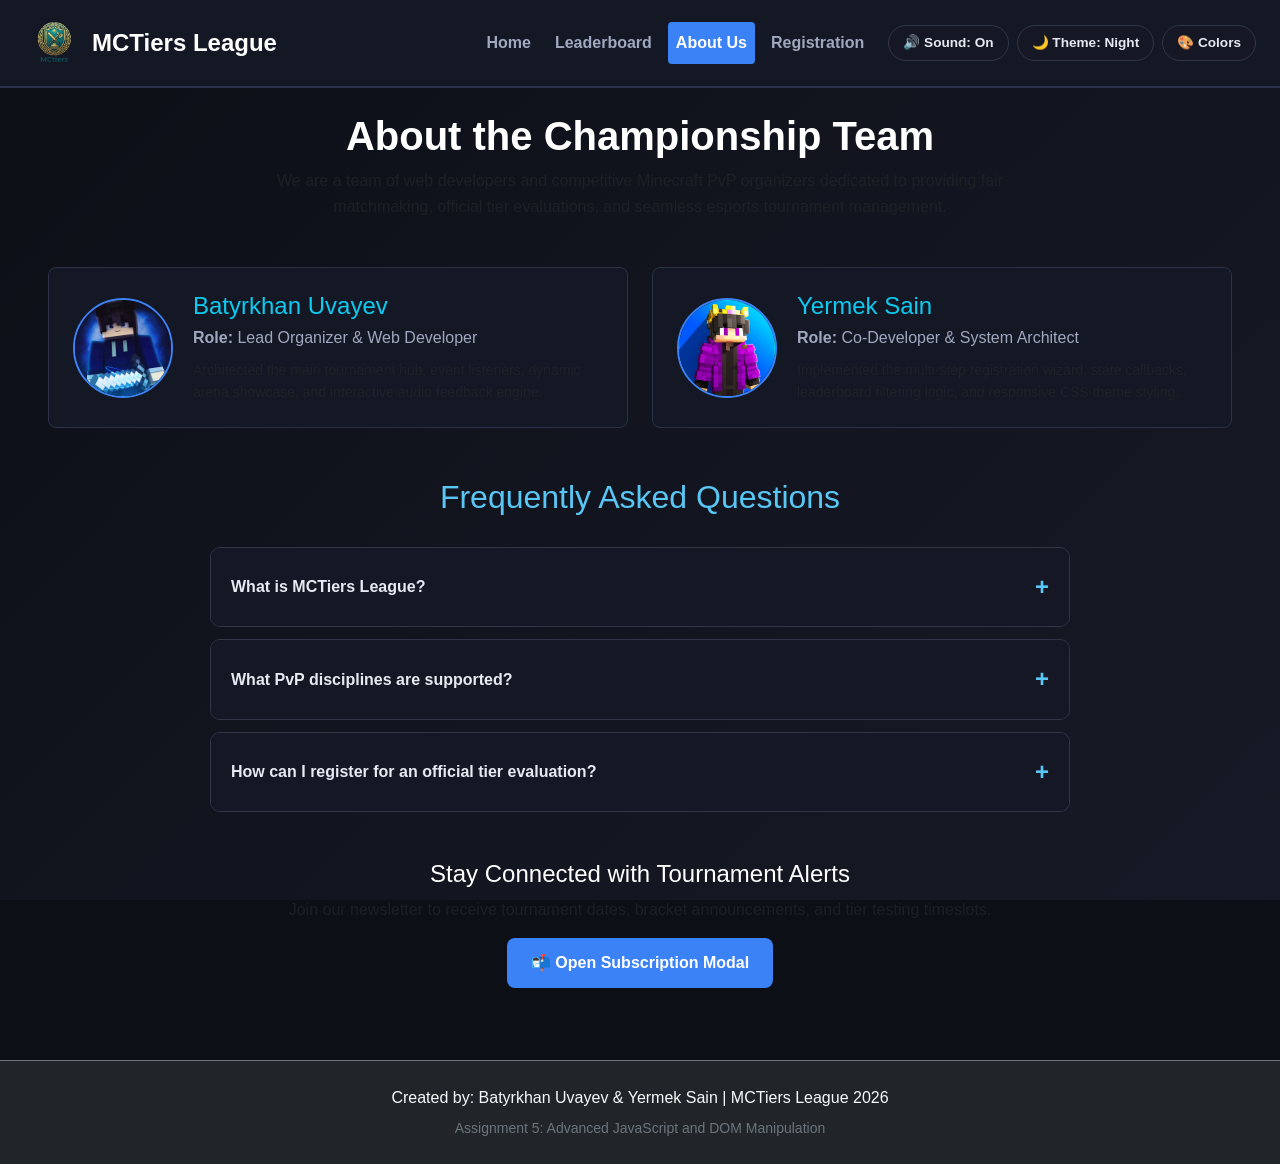
==== about.html @ 9275f5e4 "1" ====
<!DOCTYPE html>
<html lang="en">

<head>
    <meta charset="UTF-8">
    <meta name="viewport" content="width=device-width, initial-scale=1.0">
    <title>About Us - Minecraft PvP Championship</title>
    <link href="https://fonts.googleapis.com/css2?family=Poppins:wght@300;400;600;700&display=swap" rel="stylesheet">
    <link rel="stylesheet" href="css/bootstrap.min.css">
    <link rel="stylesheet" href="css/style.css">
</head>

<body>

    <div class="page d-flex flex-column min-vh-100">

        <!-- Navigation Header with Keyboard Navigation & Utility Controls -->
        <header>
            <nav class="navbar navbar-expand-lg navbar-dark" aria-label="Main navigation">
                <div class="container-fluid px-sm-2 px-lg-4">
                    <a class="navbar-brand d-flex align-items-center gap-2" href="index.html">
                        <img src="images/logo.png" alt="MCTiers League logo" class="logo-img">
                        <span>MCTiers League</span>
                    </a>

                    <button class="navbar-toggler" type="button" data-bs-toggle="collapse" data-bs-target="#mainNav"
                        aria-controls="mainNav" aria-expanded="false" aria-label="Toggle navigation">
                        <span class="navbar-toggler-icon"></span>
                    </button>

                    <div class="collapse navbar-collapse" id="mainNav">
                        <ul class="navbar-nav ms-auto align-items-lg-center gap-lg-2">
                            <li class="nav-item">
                                <a class="nav-link" href="index.html">Home</a>
                            </li>
                            <li class="nav-item">
                                <a class="nav-link" href="leaderboard.html">Leaderboard</a>
                            </li>
                            <li class="nav-item">
                                <a class="nav-link active" href="about.html" aria-current="page">About Us</a>
                            </li>
                            <li class="nav-item">
                                <a class="nav-link" href="contact.html">Registration</a>
                            </li>
                            <li class="nav-item ms-lg-2 mt-2 mt-lg-0">
                                <div class="nav-actions-container">
                                    <button type="button" id="soundToggleBtn" class="nav-action-btn" aria-pressed="true">
                                        🔊 Sound: On
                                    </button>
                                    <button type="button" id="themeToggleBtn" class="nav-action-btn">
                                        🌙 Theme: Night
                                    </button>
                                    <button type="button" id="changeThemeBtn" class="nav-action-btn">
                                        🎨 Colors
                                    </button>
                                </div>
                            </li>
                        </ul>
                    </div>
                </div>
            </nav>
        </header>

        <!-- Main Content Area -->
        <div class="container-fluid flex-grow-1 py-4 px-sm-3 px-lg-5">
            <main class="col-12">

                <div class="text-center mb-5">
                    <h1 class="display-6 fw-bold text-white mb-2">About the Championship Team</h1>
                    <p class="text-muted mx-auto" style="max-width: 750px;">
                        We are a team of web developers and competitive Minecraft PvP organizers dedicated to 
                        providing fair matchmaking, official tier evaluations, and seamless esports tournament management.
                    </p>
                </div>

                <!-- Team Members Grid -->
                <div class="row g-4 mb-5">
                    <div class="col-md-6">
                        <div class="team-member p-4 h-100">
                            <img src="images/profile1.jpg" alt="Batyrkhan Uvayev" class="member-avatar">
                            <div>
                                <h3 class="h4 text-info mb-1">Batyrkhan Uvayev</h3>
                                <p class="mb-2"><strong>Role:</strong> Lead Organizer &amp; Web Developer</p>
                                <p class="mb-0 text-muted small">
                                    Architected the main tournament hub, event listeners, dynamic arena showcase, and interactive audio feedback engine.
                                </p>
                            </div>
                        </div>
                    </div>

                    <div class="col-md-6">
                        <div class="team-member p-4 h-100">
                            <img src="images/profile2.png" alt="Yermek Sain" class="member-avatar">
                            <div>
                                <h3 class="h4 text-info mb-1">Yermek Sain</h3>
                                <p class="mb-2"><strong>Role:</strong> Co-Developer &amp; System Architect</p>
                                <p class="mb-0 text-muted small">
                                    Implemented the multi-step registration wizard, state callbacks, leaderboard filtering logic, and responsive CSS theme styling.
                                </p>
                            </div>
                        </div>
                    </div>
                </div>

                <!-- Preserved Assignment 4: FAQ Accordion Section -->
                <section class="faq-section mb-5" aria-label="Frequently asked questions">
                    <h2 class="faq-title">Frequently Asked Questions</h2>

                    <div class="faq-container">

                        <div class="faq-item">
                            <button class="faq-question" type="button" aria-expanded="false" aria-controls="faq-answer-1">
                                <span>What is MCTiers League?</span>
                                <span class="faq-icon" aria-hidden="true">+</span>
                            </button>

                            <div class="faq-answer" id="faq-answer-1" aria-hidden="true">
                                <div class="faq-answer-inner">
                                    <p>
                                        MCTiers League is an official platform ranking Minecraft PvP players across various combat tiers and organizing high-stakes tournaments.
                                    </p>
                                </div>
                            </div>
                        </div>

                        <div class="faq-item">
                            <button class="faq-question" type="button" aria-expanded="false" aria-controls="faq-answer-2">
                                <span>What PvP disciplines are supported?</span>
                                <span class="faq-icon" aria-hidden="true">+</span>
                            </button>

                            <div class="faq-answer" id="faq-answer-2" aria-hidden="true">
                                <div class="faq-answer-inner">
                                    <p>The championship officially tests and ranks Sword 1.9+, Axe &amp; Shield PvP, End Crystal combat, and traditional Pot PvP (Nodebuff).</p>
                                </div>
                            </div>
                        </div>

                        <div class="faq-item">
                            <button class="faq-question" type="button" aria-expanded="false" aria-controls="faq-answer-3">
                                <span>How can I register for an official tier evaluation?</span>
                                <span class="faq-icon" aria-hidden="true">+</span>
                            </button>

                            <div class="faq-answer" id="faq-answer-3" aria-hidden="true">
                                <div class="faq-answer-inner">
                                    <p>Head to our Registration page and complete the 3-step wizard to have your IGN and Discord reviewed by an official tier tester.</p>
                                </div>
                            </div>
                        </div>

                    </div>
                </section>

                <!-- Preserved Assignment 4: Newsletter Subscription CTA -->
                <div class="subscribe-section my-5">
                    <h3 class="h4 text-white mb-2">Stay Connected with Tournament Alerts</h3>
                    <p class="text-muted mb-3">Join our newsletter to receive tournament dates, bracket announcements, and tier testing timeslots.</p>
                    <button type="button" id="openSubscribe" class="subscribe-btn">
                        📬 Open Subscription Modal
                    </button>
                </div>

            </main>
        </div>

        <!-- Preserved Assignment 4: Subscription Modal Popup -->
        <div class="subscribe-overlay" id="subscribeOverlay" aria-hidden="true">
            <div class="subscribe-popup" role="dialog" aria-modal="true" aria-labelledby="subscribeTitle">
                <button type="button" id="closeSubscribe" class="subscribe-close" aria-label="Close">&times;</button>

                <h2 id="subscribeTitle">Subscribe to MCTiers League</h2>
                <p>Get instant email alerts about upcoming Minecraft PvP tournament brackets and tier test schedules.</p>

                <form id="subscribeForm" novalidate>
                    <label for="subscribeEmail">Email address</label>
                    <input type="email" inputmode="email" id="subscribeEmail" autocomplete="email" placeholder="player@domain.com">
                    <p id="subscribeError" class="subscribe-error"></p>
                    <p id="subscribeMessage" class="subscribe-success" role="status" aria-live="polite"></p>
                    <button type="submit" class="subscribe-btn w-100 mt-3">Subscribe Now</button>
                </form>
            </div>
        </div>

        <!-- Footer -->
        <footer class="py-4 text-center mt-auto bg-dark border-top border-secondary">
            <div class="container">
                <p class="mb-1 text-light">Created by: Batyrkhan Uvayev &amp; Yermek Sain | MCTiers League 2026</p>
                <small class="text-secondary">Assignment 5: Advanced JavaScript and DOM Manipulation</small>
            </div>
        </footer>

    </div>

    <!-- Scripts -->
    <script src="js/bootstrap.bundle.min.js"></script>
    <script src="js/script.js"></script>
</body>

</html>
---- css/style.css ----
* {
    margin: 0;
    padding: 0;
    box-sizing: border-box;
}

body {
    background-color: #0d0f17;
    color: #e1e6f0;
    font-family: 'Segoe UI', Tahoma, Geneva, Verdana, sans-serif;
    line-height: 1.6;
    background-color: #0d0f17;
    background-image: linear-gradient(135deg, #0d0f17, #171a26);
    background-attachment: fixed;
    background-size: cover;
    transition: background-color 0.5s ease;
}

.page {
    min-height: 100vh;
    display: flex;
    flex-direction: column;
}

header {
    background-color: #141824;
    border-bottom: 2px solid #2a3148;
}

.navbar-brand {
    color: #ffffff !important;
    font-size: 1.5rem;
    font-weight: 700;
}

.logo-img {
    width: 60px;
    height: 60px;
    border-radius: 6px;
    object-fit: cover;
}

.navbar-nav .nav-link {
    color: #a0a8c0;
    font-weight: 600;
}

.navbar-nav .nav-link:hover {
    color: #ffffff;
}

.navbar-nav .nav-link.active {
    background-color: #3b82f6;
    color: #ffffff;
    border-radius: 4px;
}

aside {
    background-color: #141824;
    border-right: 1px solid #2a3148;
}

aside h2 {
    color: #3b82f6;
    font-size: 1.4rem;
}

aside p {
    color: #a0a8c0;
    font-size: 0.95rem;
}

main {
    min-width: 0;
}

h1,
h2,
h3 {
    color: #ffffff;
}

h1 {
    font-size: 2.5rem;
}

p {
    color: #a0a8c0;
}


.site-aside {
    color: #c5c9d6;
    background-color: #10131d;
    border: 1px solid #252938;
    border-radius: 10px;
    align-self: flex-start;
}

.aside-section h2 {
    color: #59c7f5;
    font-size: 1.05rem;
    font-weight: 600;
    margin-bottom: 12px;
}

.aside-section p {
    font-size: 0.9rem;
    margin-bottom: 8px;
    overflow-wrap: anywhere;
}

.site-aside hr {
    border-color: #303548;
    opacity: 1;
    margin: 20px 0;
}

.season-badge {
    display: inline-block;
    background-color: #172b35;
    color: #59c7f5;
    border: 1px solid #28536a;
    border-radius: 5px;
    padding: 5px 9px;
    font-size: 0.8rem;
}

.site-aside a {
    display: block;
    color: #b7dff5;
    text-decoration: none;
    font-size: 0.9rem;
    margin-bottom: 10px;
    transition: color 0.2s ease;
}

.site-aside a:hover {
    color: #59c7f5;
}



.hero-banner,
.rules-section {
    background-color: #141824;
    border: 1px solid #2a3148;
    border-radius: 8px;
}

.subtitle {
    color: #3b82f6;
    font-size: 1.2rem;
}

.match-card {
    background-color: #141824;
    border: 1px solid #2a3148;
    border-radius: 8px;
    overflow: hidden;
    transition: transform 0.3s ease, box-shadow 0.3s ease;
}

.match-card:hover {
    transform: translateY(-8px);
    box-shadow: 0 10px 20px rgba(59, 130, 246, 0.2);
}

.match-card img {
    height: 180px;
    background-color: #141824;
    object-fit: cover;
}

.match-card img.pixel-icon {
    object-fit: contain;
    padding: 15px;
}

.card-title {
    color: #ffffff;
}

.card-text {
    color: #a0a8c0;
}

.btn-primary {
    background-color: #3b82f6;
    border-color: #3b82f6;
}

.btn-primary:hover {
    background-color: #2563ed;
    border-color: #2563ed;
}

.gallery-section {
    margin-bottom: 40px;
}

.carousel {
    border: 1px solid #2a3148;
    border-radius: 8px;
    overflow: hidden;
}

.carousel-img {
    height: 450px;
    object-fit: contain;
    background-color: #141824;
    image-rendering: pixelated;
}

.carousel-caption {
    background-color: rgba(20, 24, 36, 0.85);
    border-radius: 6px;
}

.team-member {
    display: flex;
    align-items: center;
    gap: 20px;
    background-color: #141824;
    border: 1px solid #2a3148;
    border-radius: 8px;
}

.member-avatar {
    width: 100px;
    height: 100px;
    border-radius: 50%;
    object-fit: cover;
    border: 2px solid #3b82f6;
    flex-shrink: 0;
}

.form-label {
    color: #e1e6f0;
    font-weight: 600;
}

.form-control,
.form-select {
    background-color: #0d0f17;
    border: 1px solid #2a3148;
    color: #e1e6f0;
}

.form-control:focus,
.form-select:focus {
    background-color: #0d0f17;
    color: #e1e6f0;
    border-color: #3b82f6;
    box-shadow: 0 0 0 0.2rem rgba(59, 130, 246, 0.25);
}

.form-control::placeholder {
    color: #6f7890;
}

.table {
    margin-bottom: 0;
}

.table-dark {
    --bs-table-bg: #141824;
    --bs-table-border-color: #2a3148;
}

.table thead th {
    color: #3b82f6;
}

footer {
    background-color: #080a10;
    border-top: 1px solid #1e2436;
    text-align: center;
}

footer p {
    color: #a0a8c0;
}

@media (max-width: 991px) {
    h1 {
        font-size: 2rem;
    }

    h2 {
        font-size: 1.5rem;
    }

    .navbar-nav {
        margin-top: 15px;
    }

    .navbar-nav .nav-link {
        padding: 8px 12px;
    }

    aside {
        border-right: none;
        border-bottom: 1px solid #2a3148;
    }

    .carousel-img {
        height: 350px;
    }
}

@media (max-width: 767px) {
    h1 {
        font-size: 1.7rem;
    }

    h2 {
        font-size: 1.3rem;
    }

    h3 {
        font-size: 1.1rem;
    }

    p,
    li {
        font-size: 0.9rem;
    }

    .logo-img {
        width: 50px;
        height: 50px;
    }

    .carousel-img {
        height: 250px;
    }

    .team-member {
        flex-direction: column;
        text-align: center;
    }

    .member-avatar {
        width: 85px;
        height: 85px;
    }
}

@media (max-width: 575px) {
    h1 {
        font-size: 1.5rem;
    }

    .carousel-img {
        height: 200px;
    }

    .carousel-caption {
        padding: 5px;
    }

    .carousel-caption h3 {
        font-size: 0.9rem;
    }
}


/* Task 2: Custom FAQ Accordion */

.faq-section {
    max-width: 900px;
    margin: 50px auto;
    padding: 0 20px;
}

.faq-title {
    text-align: center;
    color: #59c7f5;
    font-size: 2rem;
    margin-bottom: 30px;
}

.faq-container {
    display: flex;
    flex-direction: column;
    gap: 12px;
}

.faq-item {
    background: #151824;
    border: 1px solid #303548;
    border-radius: 10px;
    overflow: hidden;
}

.faq-question {
    width: 100%;
    padding: 20px;
    background: #151824;
    color: #e6eaf2;
    border: none;
    text-align: left;
    font-size: 1rem;
    font-weight: 600;
    display: flex;
    justify-content: space-between;
    align-items: center;
    gap: 15px;
    cursor: pointer;
    transition: background 0.25s ease, color 0.25s ease;
}

.faq-question:hover,
.faq-question.active {
    background: #172b35;
    color: #59c7f5;
}

.faq-icon {
    font-size: 1.5rem;
    color: #59c7f5;
    transition: transform 0.3s ease;
}

.faq-question.active .faq-icon {
    transform: rotate(45deg);
}

.faq-answer {
    display: grid;
    grid-template-rows: 0fr;
    transition: grid-template-rows 0.3s ease;
}

.faq-answer.open {
    grid-template-rows: 1fr;
}

.faq-answer-inner {
    overflow: hidden;
}

.faq-answer-inner p {
    color: #c5c9d6;
    line-height: 1.7;
    padding: 0 20px;
    margin: 0;
    opacity: 0;
    transition: opacity 0.25s ease, padding 0.3s ease;
}

.faq-answer.open .faq-answer-inner p {
    padding: 18px 20px;
    opacity: 1;
}

@media (max-width: 576px) {
    .faq-section {
        padding: 0 15px;
        margin: 35px auto;
    }

    .faq-title {
        font-size: 1.5rem;
    }

    .faq-question {
        padding: 16px;
        font-size: 0.95rem;
    }
}

.subscribe-section {
    text-align: center;
    margin: 30px 0;
}

.subscribe-btn {
    padding: 12px 24px;
    border: none;
    border-radius: 8px;
    background: #3b82f6;
    color: #fff;
    font-size: 1rem;
    font-weight: 600;
    cursor: pointer;
    transition: background 0.25s ease;
}

.subscribe-btn:hover {
    background: #2563eb;
}

.subscribe-overlay {
    display: none;
    position: fixed;
    inset: 0;
    z-index: 9999;
    padding: 20px;
    background: rgba(0, 0, 0, 0.75);
    align-items: center;
    justify-content: center;
}

.subscribe-overlay.active {
    display: flex;
}

.subscribe-popup {
    position: relative;
    width: 100%;
    max-width: 450px;
    padding: 30px;
    border: 1px solid #303548;
    border-radius: 14px;
    background: #141824;
    color: #e6eaf2;
    box-shadow: 0 15px 50px rgba(0, 0, 0, 0.4);
    animation: popupAppear 0.25s ease;
}

.subscribe-popup h2 {
    margin: 0 25px 12px 0;
    color: #59c7f5;
    font-size: 1.5rem;
}

.subscribe-popup > p {
    color: #c5c9d6;
    line-height: 1.6;
}

.subscribe-close {
    position: absolute;
    top: 12px;
    right: 16px;
    border: none;
    background: transparent;
    color: #e6eaf2;
    font-size: 28px;
    cursor: pointer;
}

.subscribe-popup label {
    display: block;
    margin: 20px 0 8px;
    color: #e6eaf2;
}

.subscribe-popup input {
    width: 100%;
    padding: 12px;
    border: 1px solid #3b4258;
    border-radius: 7px;
    outline: none;
    background: #0d0f17;
    color: #fff;
}

.subscribe-popup input:focus {
    border-color: #59c7f5;
}

.subscribe-error {
    margin: 6px 0;
    color: #ff7373;
    font-size: 0.9rem;
}

.subscribe-success {
    color: #65d99a;
    font-size: 0.95rem;
}

@keyframes popupAppear {
    from {
        opacity: 0;
        transform: translateY(-12px);
    }
    to {
        opacity: 1;
        transform: translateY(0);
    }
}

@media (max-width: 480px) {
    .subscribe-popup {
        padding: 24px 20px;
    }
}


/* ==========================================================
   ASSIGNMENT 5: ADVANCED JAVASCRIPT & DOM MANIPULATION STYLES
   ========================================================== */

/* ----------------------------------------------------------
   1. Day / Night Theme Styles
   ---------------------------------------------------------- */
body.light-theme {
    background-color: #f1f5f9 !important;
    background-image: linear-gradient(135deg, #f8fafc, #e2e8f0) !important;
    color: #0f172a !important;
}

body.light-theme header,
body.light-theme aside,
body.light-theme .site-aside,
body.light-theme .hero-banner,
body.light-theme .rules-section,
body.light-theme .match-card,
body.light-theme .arena-showcase,
body.light-theme .stat-card,
body.light-theme .star-rating-box,
body.light-theme .pvp-tip-box,
body.light-theme .team-member,
body.light-theme .faq-item,
body.light-theme .subscribe-popup,
body.light-theme .registration-card,
body.light-theme footer {
    background-color: #ffffff !important;
    border-color: #cbd5e1 !important;
    color: #0f172a !important;
    box-shadow: 0 4px 14px rgba(0, 0, 0, 0.05);
}

body.light-theme h1,
body.light-theme h2,
body.light-theme h3,
body.light-theme .card-title,
body.light-theme .navbar-brand {
    color: #0f172a !important;
}

body.light-theme p,
body.light-theme .card-text,
body.light-theme aside p,
body.light-theme .navbar-nav .nav-link {
    color: #475569 !important;
}

body.light-theme .navbar-nav .nav-link:hover,
body.light-theme .navbar-nav .nav-link.active {
    color: #0284c7 !important;
}

body.light-theme .table-dark {
    --bs-table-bg: #ffffff;
    --bs-table-striped-bg: #f8fafc;
    --bs-table-hover-bg: #f1f5f9;
    --bs-table-color: #0f172a;
    --bs-table-border-color: #cbd5e1;
    color: #0f172a !important;
}

body.light-theme .form-control,
body.light-theme .form-select {
    background-color: #f8fafc !important;
    border-color: #cbd5e1 !important;
    color: #0f172a !important;
}

body.light-theme .form-label {
    color: #0f172a !important;
}

/* ----------------------------------------------------------
   2. Navbar Interactive Utility Buttons
   ---------------------------------------------------------- */
.nav-actions-container {
    display: flex;
    align-items: center;
    flex-wrap: wrap;
    gap: 8px;
}

.nav-action-btn {
    display: inline-flex;
    align-items: center;
    gap: 6px;
    padding: 6px 14px;
    font-size: 0.85rem;
    font-weight: 600;
    border-radius: 20px;
    border: 1px solid #303548;
    background: #151824;
    color: #e6eaf2;
    cursor: pointer;
    transition: all 0.25s ease;
    text-decoration: none;
}

.nav-action-btn:hover {
    background: #1f2438;
    border-color: #59c7f5;
    color: #59c7f5;
    transform: translateY(-2px);
    box-shadow: 0 4px 10px rgba(89, 199, 245, 0.2);
}

.nav-action-btn:focus-visible {
    outline: 2px solid #59c7f5;
    outline-offset: 2px;
}

/* ----------------------------------------------------------
   3. Dynamic Greeting Badge & Sidebar Styling
   ---------------------------------------------------------- */
.greeting-badge {
    display: inline-block;
    padding: 4px 10px;
    border-radius: 6px;
    font-size: 0.75rem;
    font-weight: 700;
    text-transform: uppercase;
    letter-spacing: 0.5px;
    margin-bottom: 8px;
    background: rgba(89, 199, 245, 0.15);
    color: #59c7f5;
    border: 1px solid rgba(89, 199, 245, 0.3);
}

.greeting-text {
    font-weight: 600;
    font-size: 0.95rem;
    color: #e6eaf2;
    margin-bottom: 0;
}

/* ----------------------------------------------------------
   4. Pro PvP Tip Generator Card
   ---------------------------------------------------------- */
.pvp-tip-box {
    background: #141824;
    border: 1px solid #2a3148;
    border-radius: 12px;
    padding: 22px 26px;
    margin-bottom: 30px;
    position: relative;
    box-shadow: 0 6px 20px rgba(0, 0, 0, 0.25);
    transition: transform 0.3s ease, border-color 0.3s ease;
}

.pvp-tip-box:hover {
    border-color: #59c7f5;
}

.tip-header {
    display: flex;
    justify-content: space-between;
    align-items: center;
    margin-bottom: 12px;
}

.tip-text {
    font-size: 1.05rem;
    font-style: italic;
    color: #e2e8f0;
    min-height: 48px;
    line-height: 1.5;
    transition: opacity 0.3s ease;
}

.tip-author {
    font-size: 0.85rem;
    color: #59c7f5;
    font-weight: 600;
    margin-top: 8px;
    text-align: right;
}

.btn-tip-refresh {
    background: #3b82f6;
    color: #ffffff;
    border: none;
    border-radius: 6px;
    padding: 6px 14px;
    font-size: 0.85rem;
    font-weight: 600;
    cursor: pointer;
    transition: all 0.2s ease;
}

.btn-tip-refresh:hover {
    background: #2563eb;
    transform: rotate(1deg) scale(1.03);
}

/* ----------------------------------------------------------
   5. Extended Rules & Read More Toggle
   ---------------------------------------------------------- */
#extendedRules {
    display: none;
    margin-top: 20px;
    padding-top: 20px;
    border-top: 1px dashed #303548;
    animation: fadeInRules 0.35s ease;
}

@keyframes fadeInRules {
    from { opacity: 0; transform: translateY(-8px); }
    to { opacity: 1; transform: translateY(0); }
}

.read-more-btn {
    background: transparent;
    border: 1px solid #59c7f5;
    color: #59c7f5;
    padding: 8px 18px;
    border-radius: 6px;
    font-weight: 600;
    font-size: 0.9rem;
    cursor: pointer;
    transition: all 0.25s ease;
}

.read-more-btn:hover {
    background: rgba(89, 199, 245, 0.15);
    color: #ffffff;
}

/* ----------------------------------------------------------
   6. Tournament Discipline Filter System
   ---------------------------------------------------------- */
.filter-btn-group {
    display: flex;
    flex-wrap: wrap;
    gap: 10px;
    justify-content: center;
    margin-bottom: 25px;
}

.btn-discipline-filter {
    padding: 8px 18px;
    border-radius: 20px;
    font-size: 0.9rem;
    font-weight: 600;
    border: 1px solid #2a3148;
    background: #141824;
    color: #a0a8c0;
    cursor: pointer;
    transition: all 0.25s ease;
}

.btn-discipline-filter:hover {
    border-color: #59c7f5;
    color: #ffffff;
    transform: translateY(-2px);
}

.btn-discipline-filter.active {
    background: #3b82f6;
    border-color: #3b82f6;
    color: #ffffff;
    box-shadow: 0 4px 14px rgba(59, 130, 246, 0.45);
}

.matches-container {
    transition: opacity 0.25s ease;
}

/* ----------------------------------------------------------
   7. Interactive Arena Showcase & Gallery (Attribute Manipulation)
   ---------------------------------------------------------- */
.arena-showcase {
    background: #141824;
    border: 1px solid #2a3148;
    border-radius: 12px;
    padding: 24px;
    margin-bottom: 40px;
}

.arena-main-wrap {
    position: relative;
    border-radius: 10px;
    overflow: hidden;
    height: 400px;
    border: 1px solid #2a3148;
    background: #0d0f17;
}

.arena-main-img {
    width: 100%;
    height: 100%;
    object-fit: cover;
    display: block;
    transition: opacity 0.3s ease, transform 0.3s ease;
}

.arena-main-img.fade-out {
    opacity: 0.15;
    transform: scale(0.97);
}

.arena-caption-overlay {
    position: absolute;
    bottom: 0;
    left: 0;
    right: 0;
    padding: 25px;
    background: linear-gradient(to top, rgba(13, 15, 23, 0.95) 10%, rgba(13, 15, 23, 0.7) 60%, transparent);
}

.arena-badge {
    display: inline-block;
    padding: 4px 10px;
    border-radius: 4px;
    font-size: 0.75rem;
    font-weight: 700;
    text-transform: uppercase;
    background: #3b82f6;
    color: #fff;
    margin-bottom: 8px;
}

.arena-thumbnails {
    display: grid;
    grid-template-columns: repeat(auto-fill, minmax(130px, 1fr));
    gap: 12px;
    margin-top: 18px;
}

.arena-thumb-btn {
    border: 2px solid #2a3148;
    border-radius: 8px;
    overflow: hidden;
    cursor: pointer;
    background: #141824;
    padding: 0;
    text-align: center;
    transition: all 0.25s ease;
}

.arena-thumb-btn:hover {
    border-color: #59c7f5;
    transform: translateY(-3px);
}

.arena-thumb-btn.active-thumb {
    border-color: #3b82f6;
    box-shadow: 0 0 12px rgba(59, 130, 246, 0.6);
}

.arena-thumb-img {
    width: 100%;
    height: 75px;
    object-fit: cover;
    display: block;
}

.arena-thumb-title {
    font-size: 0.75rem;
    font-weight: 600;
    padding: 5px;
    color: #e2e8f0;
    background: #10131d;
    white-space: nowrap;
    overflow: hidden;
    text-overflow: ellipsis;
}

/* ----------------------------------------------------------
   8. Star Rating Box (DOM Selection & Style / Content Updates)
   ---------------------------------------------------------- */
.star-rating-box {
    background: #141824;
    border: 1px solid #2a3148;
    border-radius: 12px;
    padding: 28px;
    text-align: center;
    margin-bottom: 40px;
}

.stars-container {
    display: inline-flex;
    gap: 10px;
    margin: 15px 0 10px;
}

.star-btn {
    background: transparent;
    border: none;
    font-size: 2.4rem;
    color: #3f4760;
    cursor: pointer;
    line-height: 1;
    padding: 4px;
    transition: transform 0.2s ease, color 0.2s ease, text-shadow 0.2s ease;
}

.star-btn:hover {
    transform: scale(1.25);
}

.star-btn.active,
.star-btn.hovered {
    color: #facc15;
    text-shadow: 0 0 12px rgba(250, 204, 21, 0.7);
}

.star-btn.pulse {
    animation: starPulseAnim 0.3s ease;
}

@keyframes starPulseAnim {
    0% { transform: scale(1); }
    50% { transform: scale(1.35); }
    100% { transform: scale(1); }
}

.rating-feedback {
    font-size: 1.05rem;
    font-weight: 600;
    min-height: 28px;
    color: #59c7f5;
    margin-bottom: 0;
}

/* ----------------------------------------------------------
   9. Leaderboard Statistics & Live Search Styles
   ---------------------------------------------------------- */
.stat-card {
    background: #141824;
    border: 1px solid #2a3148;
    border-radius: 10px;
    padding: 20px 15px;
    text-align: center;
    transition: all 0.25s ease;
}

.stat-card:hover {
    transform: translateY(-4px);
    border-color: #59c7f5;
    box-shadow: 0 6px 16px rgba(89, 199, 245, 0.15);
}

.stat-num {
    font-size: 2rem;
    font-weight: 700;
    color: #59c7f5;
    line-height: 1.2;
}

.stat-label {
    font-size: 0.8rem;
    color: #94a3b8;
    text-transform: uppercase;
    letter-spacing: 0.5px;
    margin-top: 4px;
}

.sortable-th {
    cursor: pointer;
    user-select: none;
    transition: color 0.2s ease;
}

.sortable-th:hover {
    color: #59c7f5 !important;
}

.tier-badge {
    display: inline-block;
    padding: 3px 8px;
    border-radius: 4px;
    font-size: 0.75rem;
    font-weight: 700;
}

.tier-ht1 { background: rgba(239, 68, 68, 0.2); color: #f87171; border: 1px solid #ef4444; }
.tier-lt1 { background: rgba(249, 115, 22, 0.2); color: #fb923c; border: 1px solid #f97316; }
.tier-ht2 { background: rgba(59, 130, 246, 0.2); color: #60a5fa; border: 1px solid #3b82f6; }
.tier-lt2 { background: rgba(168, 85, 247, 0.2); color: #c084fc; border: 1px solid #a855f7; }

/* ----------------------------------------------------------
   10. Multi-Step Registration Form Styles (Callbacks & Wizard)
   ---------------------------------------------------------- */
.registration-card {
    background: #141824;
    border: 1px solid #2a3148;
    border-radius: 14px;
    padding: 30px;
    box-shadow: 0 10px 30px rgba(0, 0, 0, 0.3);
}

.step-progress-wrapper {
    margin-bottom: 30px;
}

.step-progress-bar {
    height: 8px;
    background: #1e2438;
    border-radius: 4px;
    overflow: hidden;
    margin-bottom: 16px;
}

.step-progress-fill {
    height: 100%;
    width: 33.33%;
    background: linear-gradient(90deg, #3b82f6, #59c7f5);
    transition: width 0.4s ease;
}

.step-indicators {
    display: flex;
    justify-content: space-between;
}

.step-indicator {
    display: flex;
    align-items: center;
    gap: 8px;
    font-size: 0.85rem;
    color: #64748b;
    font-weight: 600;
    transition: color 0.3s ease;
}

.step-indicator.active {
    color: #59c7f5;
}

.step-indicator.completed {
    color: #10b981;
}

.step-circle {
    width: 28px;
    height: 28px;
    border-radius: 50%;
    display: inline-flex;
    align-items: center;
    justify-content: center;
    background: #1e2438;
    border: 2px solid #334155;
    font-size: 0.8rem;
    transition: all 0.3s ease;
}

.step-indicator.active .step-circle {
    background: #3b82f6;
    border-color: #59c7f5;
    color: #ffffff;
}

.step-indicator.completed .step-circle {
    background: #10b981;
    border-color: #10b981;
    color: #ffffff;
}

.form-step {
    display: none;
    animation: fadeInFormStep 0.35s ease;
}

.form-step.active {
    display: block;
}

@keyframes fadeInFormStep {
    from { opacity: 0; transform: translateY(12px); }
    to { opacity: 1; transform: translateY(0); }
}

.step-buttons {
    display: flex;
    justify-content: space-between;
    margin-top: 25px;
    gap: 15px;
}

.submission-feedback-card {
    display: none;
    text-align: center;
    padding: 35px 20px;
    animation: popSuccess 0.4s cubic-bezier(0.175, 0.885, 0.32, 1.275);
}

@keyframes popSuccess {
    from { opacity: 0; transform: scale(0.9); }
    to { opacity: 1; transform: scale(1); }
}

.success-icon-badge {
    width: 70px;
    height: 70px;
    margin: 0 auto 20px;
    background: rgba(16, 185, 129, 0.2);
    border: 2px solid #10b981;
    color: #10b981;
    border-radius: 50%;
    display: flex;
    align-items: center;
    justify-content: center;
    font-size: 2.2rem;
}
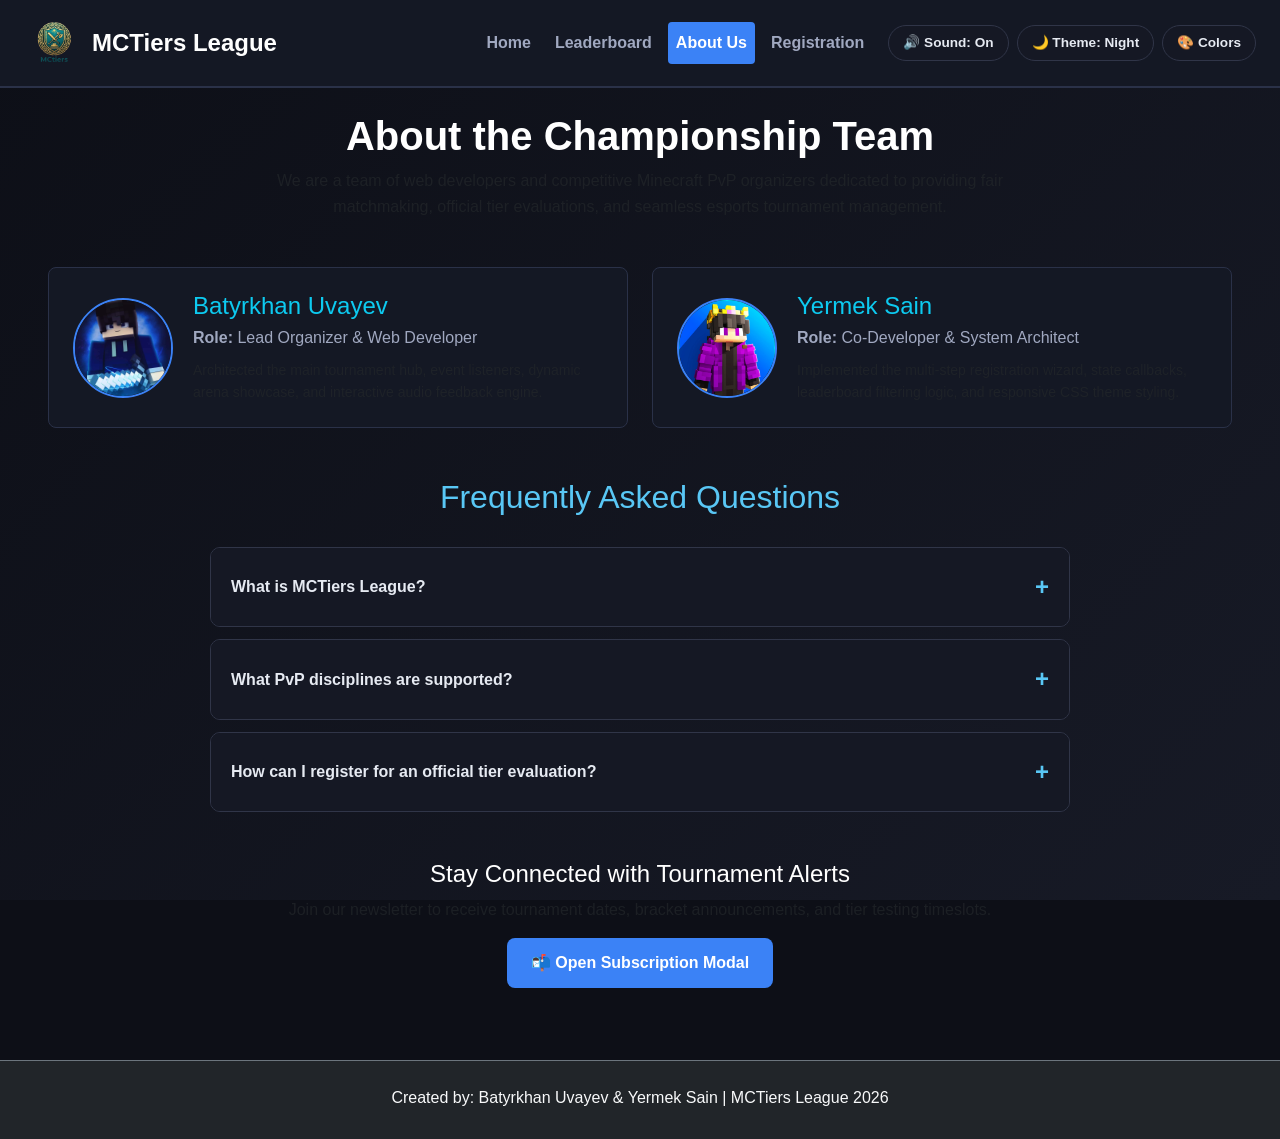
==== commit a35c0be6: "final commit" ====
--- a/about.html
+++ b/about.html
@@ -14,7 +14,6 @@
 
     <div class="page d-flex flex-column min-vh-100">
 
-        <!-- Navigation Header with Keyboard Navigation & Utility Controls -->
         <header>
             <nav class="navbar navbar-expand-lg navbar-dark" aria-label="Main navigation">
                 <div class="container-fluid px-sm-2 px-lg-4">
@@ -73,7 +72,6 @@
                     </p>
                 </div>
 
-                <!-- Team Members Grid -->
                 <div class="row g-4 mb-5">
                     <div class="col-md-6">
                         <div class="team-member p-4 h-100">
@@ -102,7 +100,7 @@
                     </div>
                 </div>
 
-                <!-- Preserved Assignment 4: FAQ Accordion Section -->
+
                 <section class="faq-section mb-5" aria-label="Frequently asked questions">
                     <h2 class="faq-title">Frequently Asked Questions</h2>
 
@@ -152,7 +150,6 @@
                     </div>
                 </section>
 
-                <!-- Preserved Assignment 4: Newsletter Subscription CTA -->
                 <div class="subscribe-section my-5">
                     <h3 class="h4 text-white mb-2">Stay Connected with Tournament Alerts</h3>
                     <p class="text-muted mb-3">Join our newsletter to receive tournament dates, bracket announcements, and tier testing timeslots.</p>
@@ -164,7 +161,6 @@
             </main>
         </div>
 
-        <!-- Preserved Assignment 4: Subscription Modal Popup -->
         <div class="subscribe-overlay" id="subscribeOverlay" aria-hidden="true">
             <div class="subscribe-popup" role="dialog" aria-modal="true" aria-labelledby="subscribeTitle">
                 <button type="button" id="closeSubscribe" class="subscribe-close" aria-label="Close">&times;</button>
@@ -182,17 +178,17 @@
             </div>
         </div>
 
-        <!-- Footer -->
+
         <footer class="py-4 text-center mt-auto bg-dark border-top border-secondary">
             <div class="container">
                 <p class="mb-1 text-light">Created by: Batyrkhan Uvayev &amp; Yermek Sain | MCTiers League 2026</p>
-                <small class="text-secondary">Assignment 5: Advanced JavaScript and DOM Manipulation</small>
+
             </div>
         </footer>
 
     </div>
 
-    <!-- Scripts -->
+
     <script src="js/bootstrap.bundle.min.js"></script>
     <script src="js/script.js"></script>
 </body>
--- a/css/style.css
+++ b/css/style.css
@@ -591,13 +591,7 @@
 }
 
 
-/* ==========================================================
-   ASSIGNMENT 5: ADVANCED JAVASCRIPT & DOM MANIPULATION STYLES
-   ========================================================== */
-
-/* ----------------------------------------------------------
-   1. Day / Night Theme Styles
-   ---------------------------------------------------------- */
+
 body.light-theme {
     background-color: #f1f5f9 !important;
     background-image: linear-gradient(135deg, #f8fafc, #e2e8f0) !important;
@@ -665,9 +659,7 @@
     color: #0f172a !important;
 }
 
-/* ----------------------------------------------------------
-   2. Navbar Interactive Utility Buttons
-   ---------------------------------------------------------- */
+
 .nav-actions-container {
     display: flex;
     align-items: center;
@@ -704,9 +696,7 @@
     outline-offset: 2px;
 }
 
-/* ----------------------------------------------------------
-   3. Dynamic Greeting Badge & Sidebar Styling
-   ---------------------------------------------------------- */
+
 .greeting-badge {
     display: inline-block;
     padding: 4px 10px;
@@ -728,9 +718,7 @@
     margin-bottom: 0;
 }
 
-/* ----------------------------------------------------------
-   4. Pro PvP Tip Generator Card
-   ---------------------------------------------------------- */
+
 .pvp-tip-box {
     background: #141824;
     border: 1px solid #2a3148;
@@ -787,9 +775,7 @@
     transform: rotate(1deg) scale(1.03);
 }
 
-/* ----------------------------------------------------------
-   5. Extended Rules & Read More Toggle
-   ---------------------------------------------------------- */
+
 #extendedRules {
     display: none;
     margin-top: 20px;
@@ -820,9 +806,7 @@
     color: #ffffff;
 }
 
-/* ----------------------------------------------------------
-   6. Tournament Discipline Filter System
-   ---------------------------------------------------------- */
+
 .filter-btn-group {
     display: flex;
     flex-wrap: wrap;
@@ -860,9 +844,7 @@
     transition: opacity 0.25s ease;
 }
 
-/* ----------------------------------------------------------
-   7. Interactive Arena Showcase & Gallery (Attribute Manipulation)
-   ---------------------------------------------------------- */
+
 .arena-showcase {
     background: #141824;
     border: 1px solid #2a3148;
@@ -960,9 +942,6 @@
     text-overflow: ellipsis;
 }
 
-/* ----------------------------------------------------------
-   8. Star Rating Box (DOM Selection & Style / Content Updates)
-   ---------------------------------------------------------- */
 .star-rating-box {
     background: #141824;
     border: 1px solid #2a3148;
@@ -1017,9 +996,7 @@
     margin-bottom: 0;
 }
 
-/* ----------------------------------------------------------
-   9. Leaderboard Statistics & Live Search Styles
-   ---------------------------------------------------------- */
+
 .stat-card {
     background: #141824;
     border: 1px solid #2a3148;
@@ -1073,9 +1050,7 @@
 .tier-ht2 { background: rgba(59, 130, 246, 0.2); color: #60a5fa; border: 1px solid #3b82f6; }
 .tier-lt2 { background: rgba(168, 85, 247, 0.2); color: #c084fc; border: 1px solid #a855f7; }
 
-/* ----------------------------------------------------------
-   10. Multi-Step Registration Form Styles (Callbacks & Wizard)
-   ---------------------------------------------------------- */
+
 .registration-card {
     background: #141824;
     border: 1px solid #2a3148;
